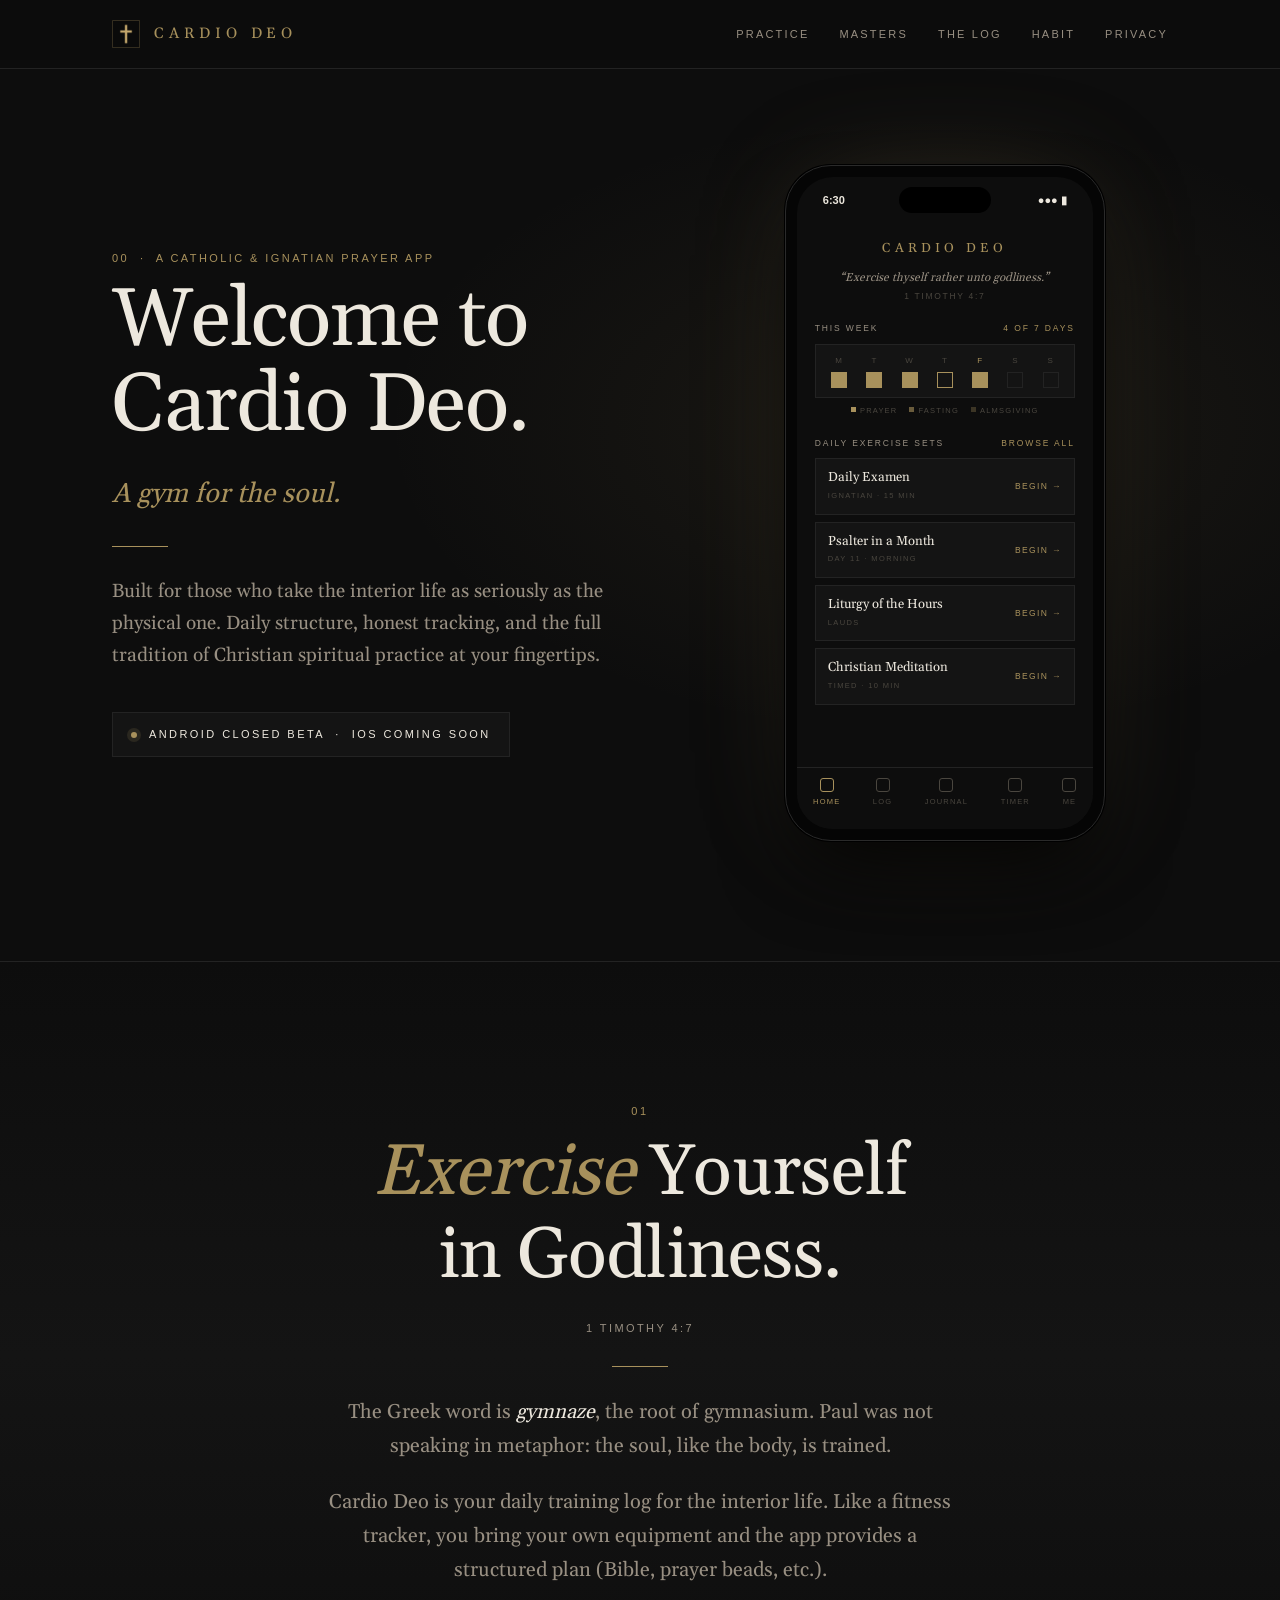
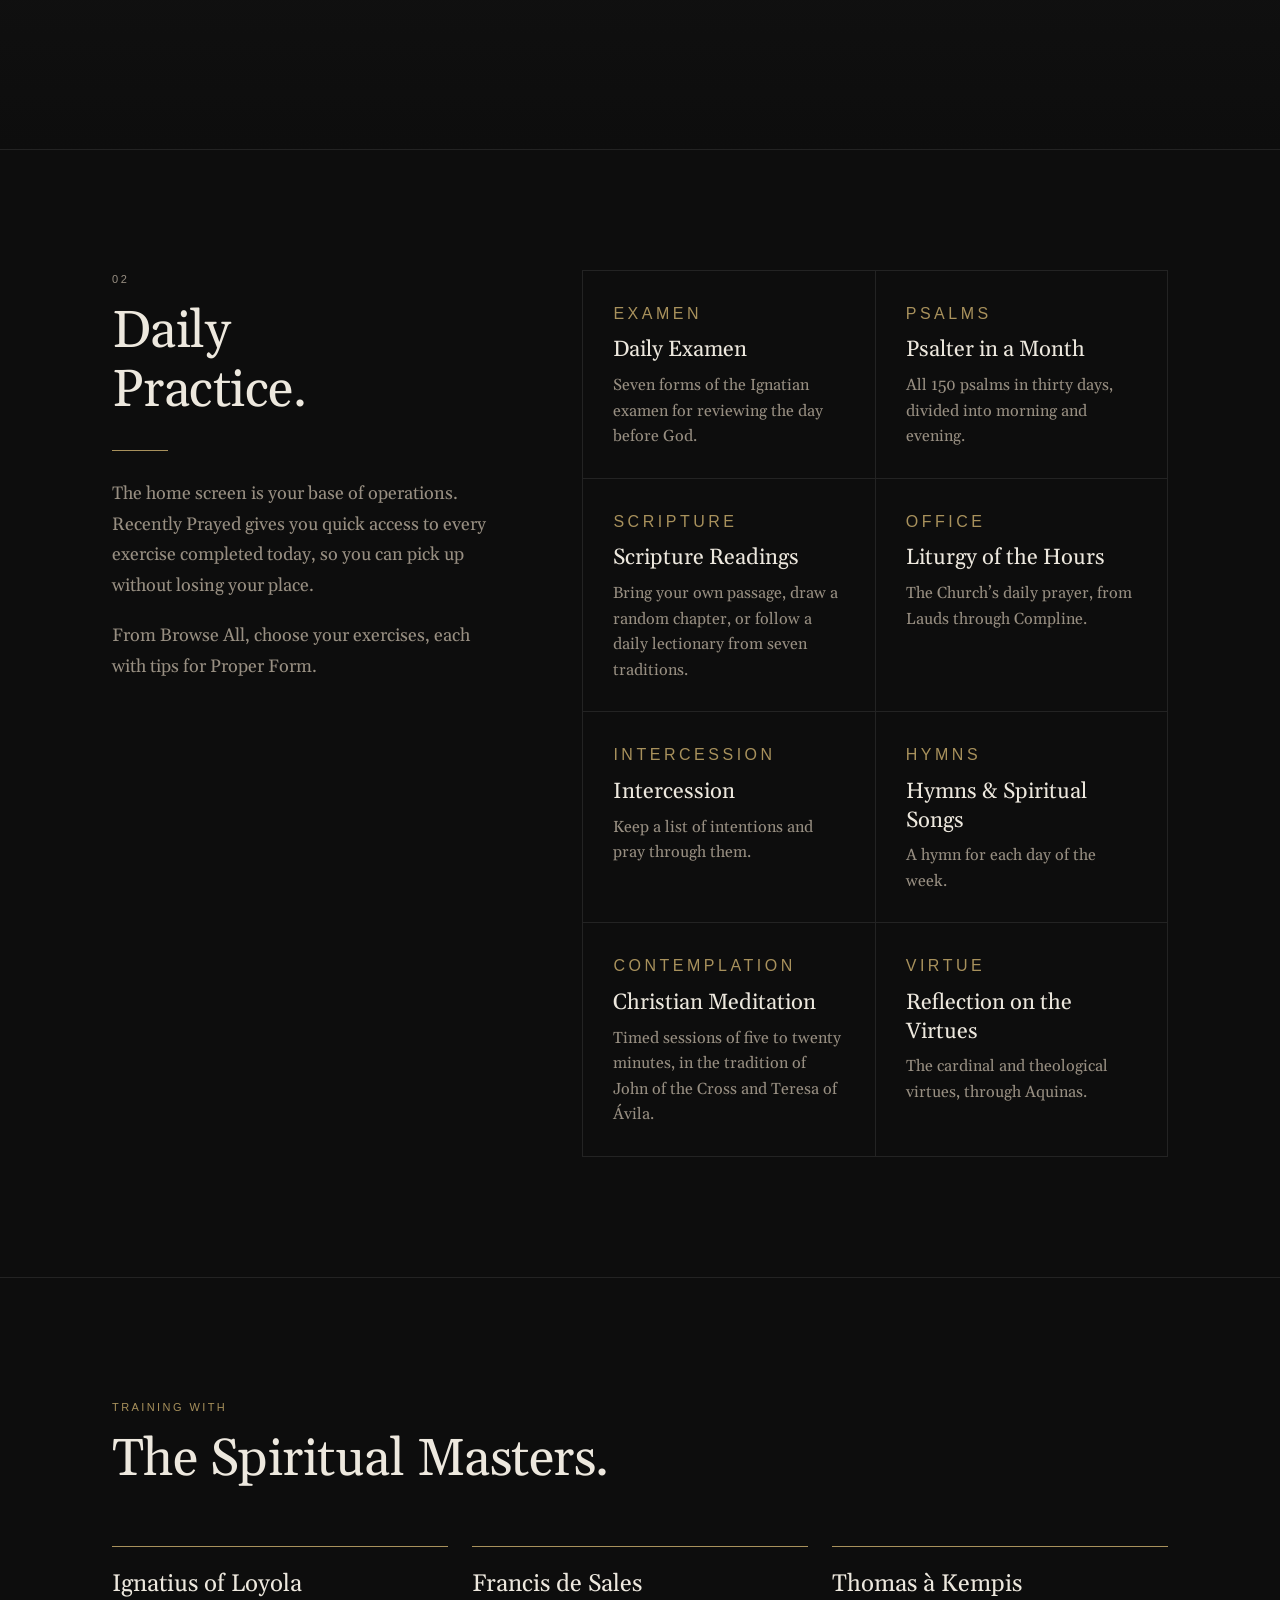
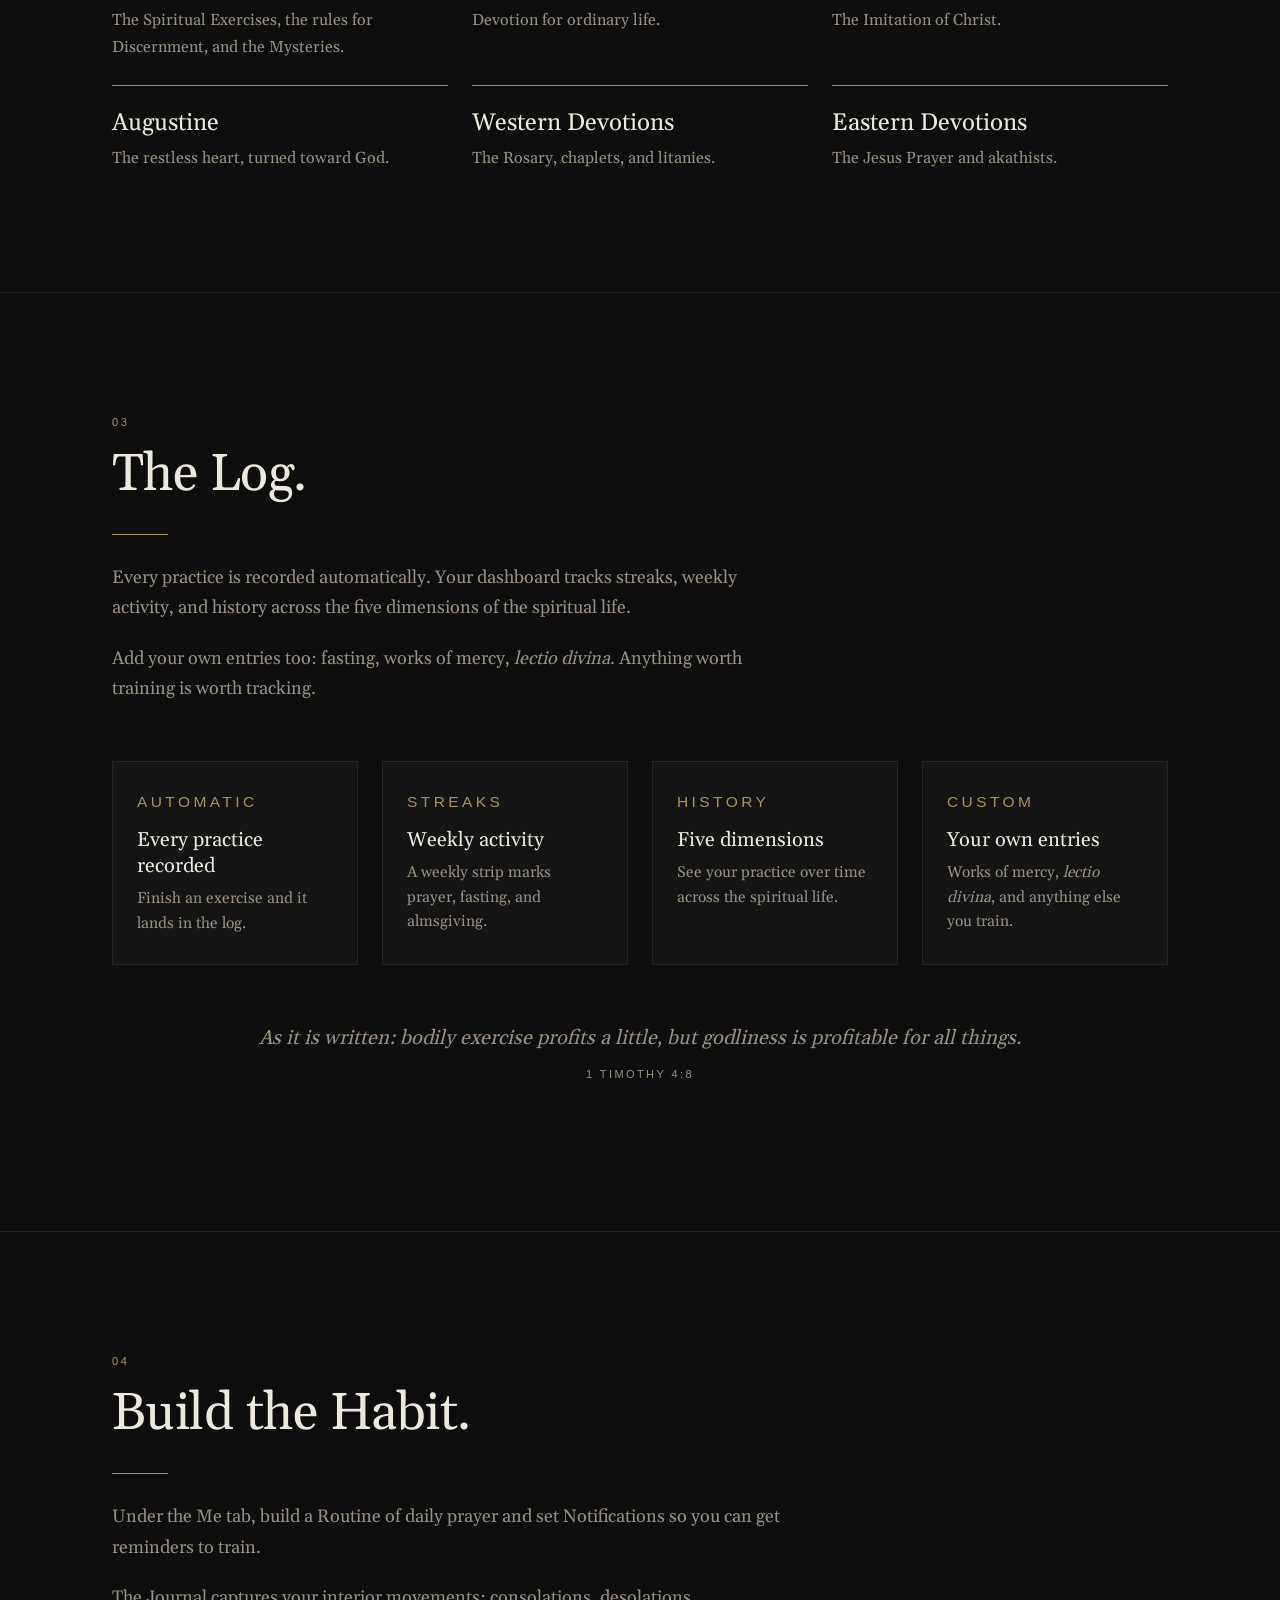
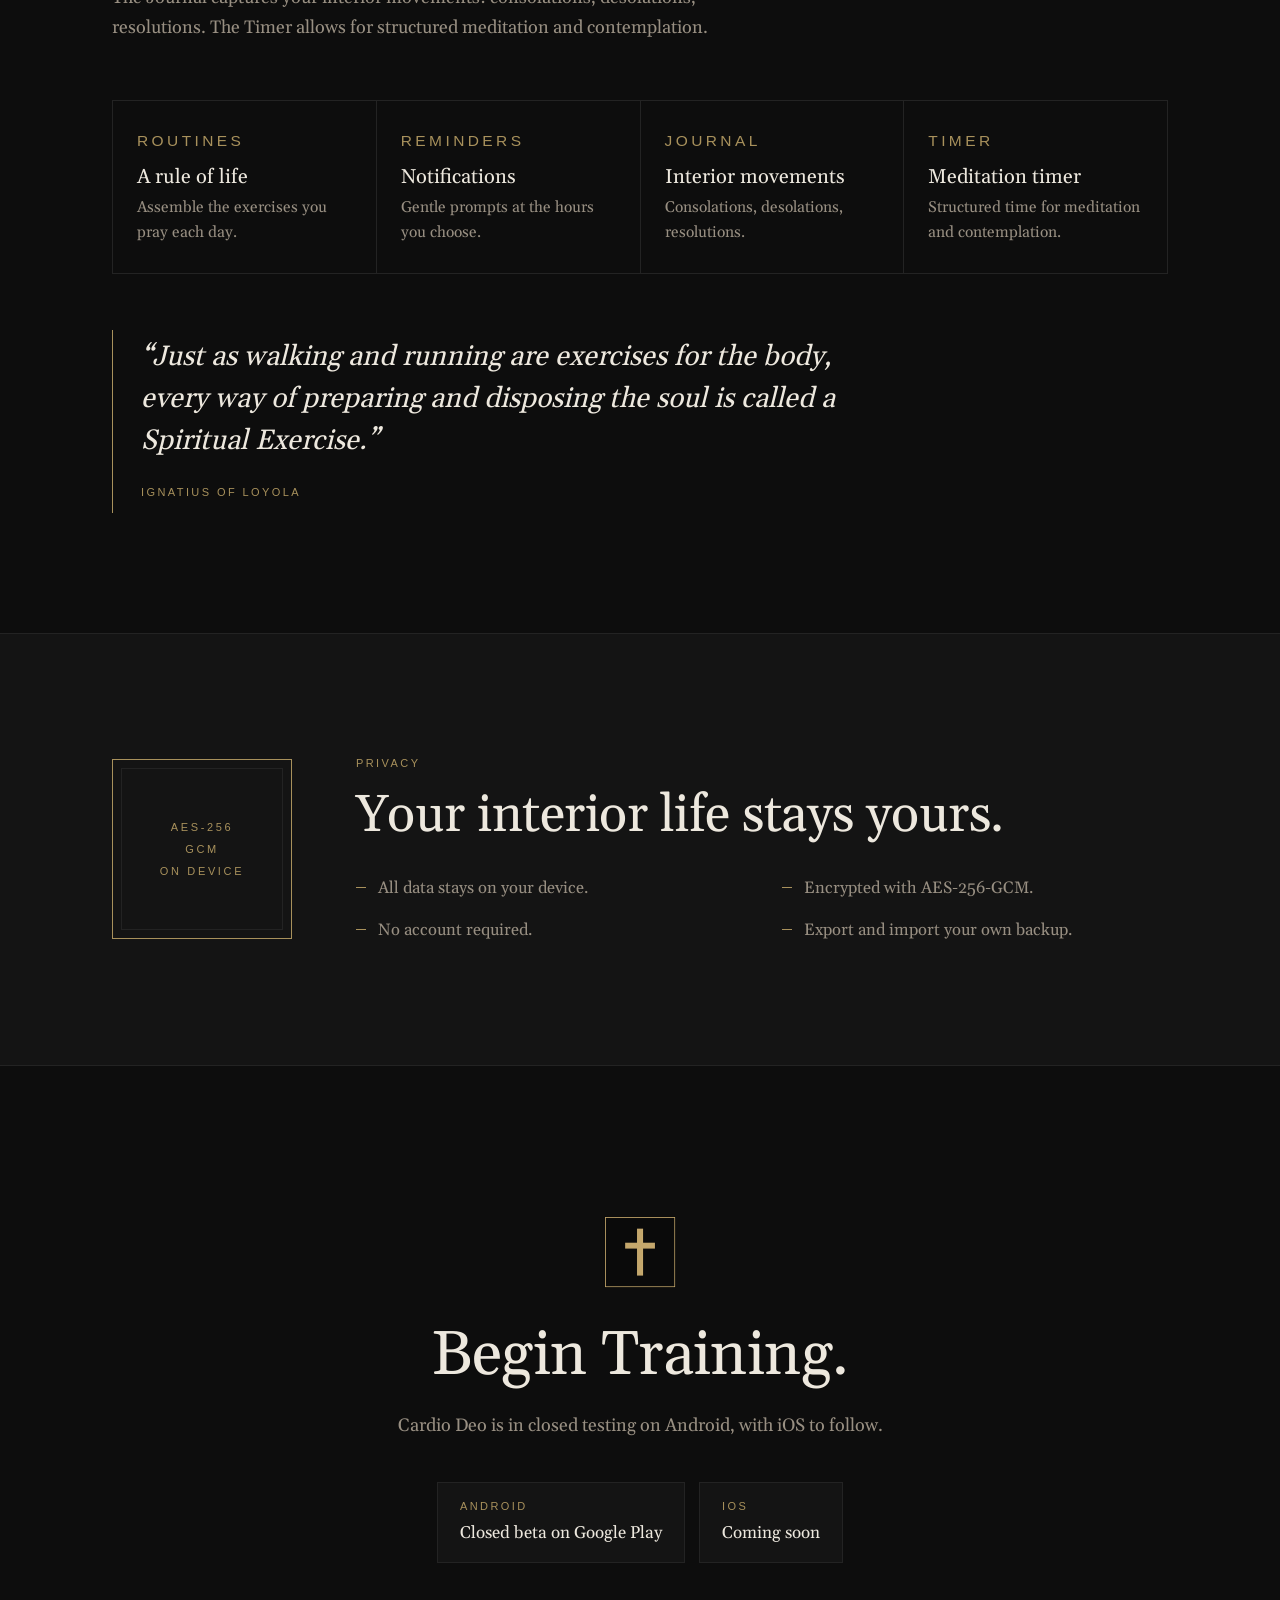
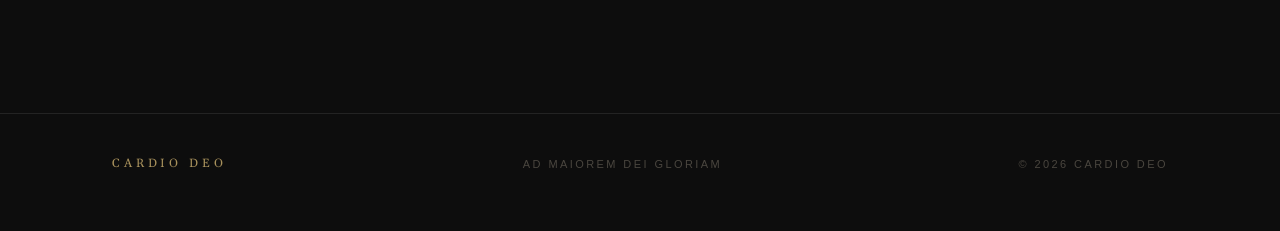
==== index.html @ 014bc305 "Cardio Deo homepage" ====
<!doctype html>
<html lang="en" class="no-js">
<head>
<meta charset="utf-8">
<meta name="viewport" content="width=device-width, initial-scale=1">
<title>Cardio Deo — A gym for the soul</title>
<meta name="description" content="Cardio Deo is a Catholic and Ignatian prayer app: a daily training log for the interior life, with the Examen, the Psalter, the Liturgy of the Hours, the Spiritual Masters, and private on-device tracking.">
<meta name="theme-color" content="#0d0d0d">
<meta name="referrer" content="no-referrer">
<link rel="canonical" href="https://cardiodeo.com/">
<meta property="og:type" content="website">
<meta property="og:site_name" content="Cardio Deo">
<meta property="og:title" content="Cardio Deo — A gym for the soul">
<meta property="og:description" content="Exercise yourself in godliness. A daily training log for the interior life, rooted in the Ignatian tradition.">
<meta property="og:url" content="https://cardiodeo.com/">
<meta property="og:image" content="https://cardiodeo.com/assets/og-image.png">
<meta property="og:image:width" content="1200">
<meta property="og:image:height" content="630">
<meta name="twitter:card" content="summary_large_image">
<link rel="icon" type="image/png" sizes="32x32" href="assets/favicon-32.png">
<link rel="apple-touch-icon" href="assets/apple-touch-icon.png">
<link rel="preload" href="assets/Gelasio-Regular.woff" as="font" type="font/woff" crossorigin>
<link rel="stylesheet" href="style.css">
<script>document.documentElement.classList.remove('no-js')</script>
</head>
<body>
<a class="skip" href="#main">Skip to content</a>
<header class="site-header">
  <div class="wrap">
    <a class="brand" href="#top" aria-label="Cardio Deo home"><img src="assets/icon-256.png" alt="" width="28" height="28"><span class="logotype">Cardio Deo</span></a>
    <nav class="nav" aria-label="Sections">
      <a href="#practice">Practice</a><a href="#masters">Masters</a><a href="#log">The Log</a><a href="#habit">Habit</a><a href="#privacy">Privacy</a>
    </nav>
  </div>
</header>

<main id="main">
<div class="hero" id="top">
  <div class="wrap">
    <div class="reveal">
      <p class="label gold">00 &nbsp;·&nbsp; A Catholic &amp; Ignatian prayer app</p>
      <h1>Welcome to<br>Cardio Deo.</h1>
      <p class="lede">A gym for the soul.</p>
      <hr class="rule">
      <p class="body">Built for those who take the interior life as seriously as the physical one. Daily structure, honest tracking, and the full tradition of Christian spiritual practice at your fingertips.</p>
      <div class="status"><span class="dot" aria-hidden="true"></span><span class="label">Android closed beta &nbsp;·&nbsp; iOS coming soon</span></div>
    </div>

    <div class="reveal" aria-hidden="true">
      <div class="phone">
        <div class="screen">
          <div class="notch"></div>
          <div class="sb"><span>6:30</span><span>●●● ▮</span></div>
          <div class="app">
            <span class="logotype">Cardio Deo</span>
            <p class="verse">“Exercise thyself rather unto godliness.”<span class="ref">1 Timothy 4:7</span></p>
            <div class="sec"><span>This Week</span><span>4 of 7 days</span></div>
            <div class="week">
              <div class="day on">M<b></b></div><div class="day on">T<b></b></div><div class="day on">W<b></b></div><div class="day half">T<b></b></div><div class="day on today">F<b></b></div><div class="day">S<b></b></div><div class="day">S<b></b></div>
            </div>
            <div class="marks"><span><i></i>Prayer</span><span><i style="opacity:.6"></i>Fasting</span><span><i style="opacity:.3"></i>Almsgiving</span></div>
            <div class="sec"><span>Daily Exercise Sets</span><span>Browse All</span></div>
            <div class="card"><div><div class="t">Daily Examen</div><div class="m">Ignatian · 15 min</div></div><span class="go">Begin →</span></div>
            <div class="card"><div><div class="t">Psalter in a Month</div><div class="m">Day 11 · Morning</div></div><span class="go">Begin →</span></div>
            <div class="card"><div><div class="t">Liturgy of the Hours</div><div class="m">Lauds</div></div><span class="go">Begin →</span></div>
            <div class="card"><div><div class="t">Christian Meditation</div><div class="m">Timed · 10 min</div></div><span class="go">Begin →</span></div>
          </div>
          <div class="tabs"><span class="on">Home</span><span>Log</span><span>Journal</span><span>Timer</span><span>Me</span></div>
        </div>
      </div>
    </div>
  </div>
</div>

<section class="verse-band" aria-labelledby="h-exercise">
  <div class="wrap reveal">
    <p class="num">01</p>
    <h2 id="h-exercise"><em>Exercise</em> Yourself<br>in Godliness.</h2>
    <p class="label" style="margin-top:22px">1 Timothy 4:7</p>
    <hr class="rule center">
    <p class="body">The Greek word is <span class="greek">gymnaze</span>, the root of gymnasium. Paul was not speaking in metaphor: the soul, like the body, is trained.</p>
    <p class="body">Cardio Deo is your daily training log for the interior life. Like a fitness tracker, you bring your own equipment and the app provides a structured plan (Bible, prayer beads, etc.).</p>
  </div>
</section>

<section id="practice" aria-labelledby="h-practice">
  <div class="wrap split">
    <div class="intro reveal">
      <p class="num">02</p>
      <h2 id="h-practice" style="margin-top:14px">Daily<br>Practice.</h2>
      <hr class="rule">
      <p>The home screen is your base of operations. Recently Prayed gives you quick access to every exercise completed today, so you can pick up without losing your place.</p>
      <p>From Browse All, choose your exercises, each with tips for Proper Form.</p>
    </div>
    <div class="features reveal">
      <div class="feature"><p class="label gold">Examen</p><h3>Daily Examen</h3><p>Seven forms of the Ignatian examen for reviewing the day before God.</p></div>
      <div class="feature"><p class="label gold">Psalms</p><h3>Psalter in a Month</h3><p>All 150 psalms in thirty days, divided into morning and evening.</p></div>
      <div class="feature"><p class="label gold">Scripture</p><h3>Scripture Readings</h3><p>Bring your own passage, draw a random chapter, or follow a daily lectionary from seven traditions.</p></div>
      <div class="feature"><p class="label gold">Office</p><h3>Liturgy of the Hours</h3><p>The Church’s daily prayer, from Lauds through Compline.</p></div>
      <div class="feature"><p class="label gold">Intercession</p><h3>Intercession</h3><p>Keep a list of intentions and pray through them.</p></div>
      <div class="feature"><p class="label gold">Hymns</p><h3>Hymns &amp; Spiritual Songs</h3><p>A hymn for each day of the week.</p></div>
      <div class="feature"><p class="label gold">Contemplation</p><h3>Christian Meditation</h3><p>Timed sessions of five to twenty minutes, in the tradition of John of the Cross and Teresa of Ávila.</p></div>
      <div class="feature"><p class="label gold">Virtue</p><h3>Reflection on the Virtues</h3><p>The cardinal and theological virtues, through Aquinas.</p></div>
    </div>
  </div>
</section>

<section id="masters" aria-labelledby="h-masters">
  <div class="wrap">
    <div class="reveal">
      <p class="label gold">Training with</p>
      <h2 id="h-masters" style="margin-top:14px">The Spiritual Masters.</h2>
    </div>
    <div class="masters reveal">
      <div class="master"><h3>Ignatius of Loyola</h3><p>The Spiritual Exercises, the rules for Discernment, and the Mysteries.</p></div>
      <div class="master"><h3>Francis de Sales</h3><p>Devotion for ordinary life.</p></div>
      <div class="master"><h3>Thomas à Kempis</h3><p>The Imitation of Christ.</p></div>
      <div class="master"><h3>Augustine</h3><p>The restless heart, turned toward God.</p></div>
      <div class="master"><h3>Western Devotions</h3><p>The Rosary, chaplets, and litanies.</p></div>
      <div class="master"><h3>Eastern Devotions</h3><p>The Jesus Prayer and akathists.</p></div>
    </div>
  </div>
</section>

<section id="log" aria-labelledby="h-log">
  <div class="wrap">
    <div class="reveal" style="max-width:680px">
      <p class="num">03</p>
      <h2 id="h-log" style="margin-top:14px">The Log.</h2>
      <hr class="rule">
      <p class="subtle">Every practice is recorded automatically. Your dashboard tracks streaks, weekly activity, and history across the five dimensions of the spiritual life.</p>
      <p class="subtle">Add your own entries too: fasting, works of mercy, <em>lectio divina</em>. Anything worth training is worth tracking.</p>
    </div>
    <div class="log-grid reveal">
      <div class="stat"><p class="label gold">Automatic</p><h3>Every practice recorded</h3><p>Finish an exercise and it lands in the log.</p></div>
      <div class="stat"><p class="label gold">Streaks</p><h3>Weekly activity</h3><p>A weekly strip marks prayer, fasting, and almsgiving.</p></div>
      <div class="stat"><p class="label gold">History</p><h3>Five dimensions</h3><p>See your practice over time across the spiritual life.</p></div>
      <div class="stat"><p class="label gold">Custom</p><h3>Your own entries</h3><p>Works of mercy, <em>lectio divina</em>, and anything else you train.</p></div>
    </div>
    <p class="aside-verse reveal">As it is written: bodily exercise profits a little, but godliness is profitable for all things.<br><span class="label" style="font-style:normal">1 Timothy 4:8</span></p>
  </div>
</section>

<section id="habit" aria-labelledby="h-habit">
  <div class="wrap">
    <div class="reveal" style="max-width:680px">
      <p class="num">04</p>
      <h2 id="h-habit" style="margin-top:14px">Build the Habit.</h2>
      <hr class="rule">
      <p class="subtle">Under the Me tab, build a Routine of daily prayer and set Notifications so you can get reminders to train.</p>
      <p class="subtle">The Journal captures your interior movements: consolations, desolations, resolutions. The Timer allows for structured meditation and contemplation.</p>
    </div>
    <div class="habit reveal">
      <div><p class="label gold">Routines</p><h3>A rule of life</h3><p>Assemble the exercises you pray each day.</p></div>
      <div><p class="label gold">Reminders</p><h3>Notifications</h3><p>Gentle prompts at the hours you choose.</p></div>
      <div><p class="label gold">Journal</p><h3>Interior movements</h3><p>Consolations, desolations, resolutions.</p></div>
      <div><p class="label gold">Timer</p><h3>Meditation timer</h3><p>Structured time for meditation and contemplation.</p></div>
    </div>
    <blockquote class="reveal">
      <p>“Just as walking and running are exercises for the body, every way of preparing and disposing the soul is called a Spiritual Exercise.”</p>
      <cite class="label gold">Ignatius of Loyola</cite>
    </blockquote>
  </div>
</section>

<section id="privacy" class="privacy" aria-labelledby="h-privacy">
  <div class="wrap">
    <div class="seal reveal" aria-hidden="true"><span>AES-256<br>GCM<br>ON DEVICE</span></div>
    <div class="reveal">
      <p class="label gold">Privacy</p>
      <h2 id="h-privacy" style="margin-top:14px">Your interior life stays yours.</h2>
      <ul>
        <li>All data stays on your device.</li>
        <li>Encrypted with AES-256-GCM.</li>
        <li>No account required.</li>
        <li>Export and import your own backup.</li>
      </ul>
    </div>
  </div>
</section>

<section class="cta" aria-labelledby="h-cta">
  <div class="wrap reveal">
    <img src="assets/icon-256.png" alt="Cardio Deo icon: a gold cross in a thin gold frame" width="72" height="72">
    <h2 id="h-cta">Begin Training.</h2>
    <p>Cardio Deo is in closed testing on Android, with iOS to follow.</p>
    <div class="pills">
      <div class="pill"><span class="label gold">Android</span><strong>Closed beta on Google Play</strong></div>
      <div class="pill"><span class="label gold">iOS</span><strong>Coming soon</strong></div>
    </div>
  </div>
</section>
</main>

<footer>
  <div class="wrap">
    <span class="logotype">Cardio Deo</span>
    <span class="label">Ad maiorem Dei gloriam</span>
    <span class="label">© 2026 Cardio Deo</span>
  </div>
</footer>

<script>
(function(){var els=document.querySelectorAll('.reveal');
if(!('IntersectionObserver' in window)){els.forEach(function(e){e.classList.add('in')});return}
var io=new IntersectionObserver(function(es){es.forEach(function(e){if(e.isIntersecting){e.target.classList.add('in');io.unobserve(e.target)}})},{rootMargin:'0px 0px -8% 0px',threshold:.08});
els.forEach(function(e){io.observe(e)})})();
</script>
</body>
</html>
---- style.css ----
@font-face{font-family:"Gelasio";src:url("assets/Gelasio-Regular.woff") format("woff");font-weight:400;font-style:normal;font-display:swap}
:root{--bg:#0d0d0d;--surface:#141414;--surface-hi:#1c1c1c;--border:#232323;--text:#ede8de;--subtle:#988f82;--faint:#4a463f;--gold:#a8915c;--serif:"Gelasio",Georgia,"Times New Roman",serif;--sans:-apple-system,BlinkMacSystemFont,"Segoe UI",Roboto,"Helvetica Neue",Arial,sans-serif;--max:1120px}
*,*::before,*::after{box-sizing:border-box}
html{scroll-behavior:smooth}
body{margin:0;background:var(--bg);color:var(--text);font-family:var(--serif);font-size:18px;line-height:1.7;-webkit-font-smoothing:antialiased;text-rendering:optimizeLegibility}
a{color:var(--gold);text-decoration:none}
a:hover,a:focus-visible{text-decoration:underline;text-underline-offset:3px}
:focus-visible{outline:1px solid var(--gold);outline-offset:4px}
em{font-style:italic}
.skip{position:absolute;left:-9999px;top:0;background:var(--gold);color:var(--bg);padding:8px 14px;font-family:var(--sans);font-size:12px;z-index:100}
.skip:focus{left:12px;top:12px}
.wrap{max-width:var(--max);margin:0 auto;padding:0 32px}
.label{font-family:var(--sans);font-size:11px;letter-spacing:.22em;text-transform:uppercase;color:var(--subtle);font-weight:500}
.label.gold{color:var(--gold)}
.logotype{font-family:var(--serif);letter-spacing:.32em;text-transform:uppercase;color:var(--gold)}
.rule{width:56px;height:1px;background:var(--gold);border:0;margin:28px 0}
.rule.center{margin-left:auto;margin-right:auto}
h1,h2,h3{font-family:var(--serif);font-weight:400;line-height:1.15;margin:0;color:var(--text)}
h2{font-size:clamp(34px,4.4vw,52px);letter-spacing:-.01em}
h3{font-size:22px;line-height:1.3}
p{margin:0 0 1.1em}
.subtle{color:var(--subtle)}

/* Header */
.site-header{position:sticky;top:0;z-index:50;background:rgba(13,13,13,.86);backdrop-filter:blur(10px);-webkit-backdrop-filter:blur(10px);border-bottom:1px solid var(--border)}
.site-header .wrap{display:flex;align-items:center;justify-content:space-between;height:68px}
.brand{display:flex;align-items:center;gap:14px;color:var(--gold)}
.brand:hover{text-decoration:none}
.brand img{width:28px;height:28px;display:block}
.brand .logotype{font-size:15px}
.nav{display:flex;gap:30px}
.nav a{font-family:var(--sans);font-size:11px;letter-spacing:.2em;text-transform:uppercase;color:var(--subtle)}
.nav a:hover{color:var(--text);text-decoration:none}

/* Hero */
.hero{padding:96px 0 120px;position:relative;overflow:hidden}
.hero::before{content:"";position:absolute;inset:0;background:radial-gradient(ellipse 60% 50% at 72% 40%,rgba(168,145,92,.09),transparent 70%);pointer-events:none}
.hero .wrap{display:grid;grid-template-columns:1.1fr .9fr;gap:64px;align-items:center;position:relative}
.hero h1{font-size:clamp(46px,6.4vw,84px);letter-spacing:-.015em;line-height:1.04}
.hero .lede{font-size:clamp(22px,2.2vw,27px);color:var(--gold);font-style:italic;margin:22px 0 0}
.hero .body{max-width:520px;color:var(--subtle);font-size:19px;margin-top:8px}
.status{display:inline-flex;align-items:center;gap:12px;margin-top:20px;padding:12px 18px;border:1px solid var(--border);background:var(--surface)}
.status .dot{width:6px;height:6px;border-radius:50%;background:var(--gold);box-shadow:0 0 0 4px rgba(168,145,92,.15)}
.status .label{color:var(--text)}

/* Phone */
.phone{width:320px;max-width:100%;margin:0 auto;aspect-ratio:9/19;border-radius:46px;background:#050505;padding:11px;border:1px solid #2a2a2a;box-shadow:0 0 0 1px #000,0 40px 80px -20px rgba(0,0,0,.9),0 0 120px -30px rgba(168,145,92,.25);position:relative}
.screen{height:100%;border-radius:36px;background:var(--bg);overflow:hidden;display:flex;flex-direction:column;position:relative}
.notch{position:absolute;top:10px;left:50%;transform:translateX(-50%);width:92px;height:26px;border-radius:14px;background:#000;z-index:2}
.sb{display:flex;justify-content:space-between;padding:14px 26px 0;font-family:var(--sans);font-size:11px;color:var(--text);font-weight:600;height:40px}
.app{flex:1;padding:14px 18px 0;overflow:hidden}
.app .logotype{font-size:13px;text-align:center;display:block;margin-top:6px}
.app .verse{font-style:italic;color:var(--subtle);font-size:11.5px;text-align:center;line-height:1.5;margin:10px 6px 0}
.app .ref{display:block;font-family:var(--sans);font-style:normal;font-size:8.5px;letter-spacing:.2em;text-transform:uppercase;color:var(--faint);margin-top:4px}
.app .sec{font-family:var(--sans);font-size:8.5px;letter-spacing:.22em;text-transform:uppercase;color:var(--subtle);margin:18px 0 8px;display:flex;justify-content:space-between}
.app .sec span:last-child{color:var(--gold)}
.week{display:grid;grid-template-columns:repeat(7,1fr);gap:5px;background:var(--surface);border:1px solid var(--border);padding:9px 8px}
.day{text-align:center;font-family:var(--sans);font-size:8px;color:var(--faint);letter-spacing:.1em}
.day b{display:block;margin:5px auto 0;width:16px;height:16px;border:1px solid var(--border);font-weight:400}
.day.on b{background:var(--gold);border-color:var(--gold)}
.day.half b{border-color:var(--gold)}
.day.today{color:var(--gold)}
.marks{display:flex;justify-content:center;gap:12px;margin-top:7px;font-family:var(--sans);font-size:7.5px;letter-spacing:.16em;text-transform:uppercase;color:var(--faint)}
.marks i{display:inline-block;width:5px;height:5px;background:var(--gold);margin-right:4px;vertical-align:1px}
.card{background:var(--surface);border:1px solid var(--border);padding:11px 12px;margin-bottom:7px;display:flex;justify-content:space-between;align-items:center}
.card .t{font-size:13px;color:var(--text);line-height:1.2}
.card .m{font-family:var(--sans);font-size:7.5px;letter-spacing:.18em;text-transform:uppercase;color:var(--faint);margin-top:4px}
.card .go{font-family:var(--sans);font-size:8.5px;letter-spacing:.16em;text-transform:uppercase;color:var(--gold);white-space:nowrap}
.tabs{display:flex;justify-content:space-around;border-top:1px solid var(--border);padding:10px 0 20px;background:var(--bg)}
.tabs span{font-family:var(--sans);font-size:7.5px;letter-spacing:.16em;text-transform:uppercase;color:var(--faint);text-align:center}
.tabs span::before{content:"";display:block;width:14px;height:14px;margin:0 auto 4px;border:1px solid currentColor;border-radius:3px}
.tabs span.on{color:var(--gold)}

/* Sections */
section{padding:120px 0;border-top:1px solid var(--border)}
.num{font-family:var(--sans);font-size:11px;letter-spacing:.24em;color:var(--gold)}
.verse-band{text-align:center;padding:140px 0;background:linear-gradient(180deg,var(--bg),var(--surface) 50%,var(--bg))}
.verse-band h2{font-size:clamp(40px,5.6vw,72px)}
.verse-band h2 em{color:var(--gold)}
.verse-band .body{max-width:640px;margin:0 auto 1.1em;color:var(--subtle);font-size:20px}
.verse-band .greek{font-style:italic;color:var(--text)}
.split{display:grid;grid-template-columns:.8fr 1.2fr;gap:80px;align-items:start}
.split .intro p{color:var(--subtle)}
.features{display:grid;grid-template-columns:repeat(2,1fr);gap:1px;background:var(--border);border:1px solid var(--border)}
.feature{background:var(--bg);padding:30px 30px 28px;transition:background .3s}
.feature:hover{background:var(--surface)}
.feature h3{margin:10px 0 8px}
.feature p{color:var(--subtle);font-size:16px;margin:0;line-height:1.6}
.masters{display:grid;grid-template-columns:repeat(3,1fr);gap:24px;margin-top:56px}
.master{border-top:1px solid var(--gold);padding-top:22px}
.master h3{font-size:24px;margin-bottom:6px}
.master p{color:var(--subtle);font-size:16px;margin:0}
.log-grid{display:grid;grid-template-columns:repeat(4,1fr);gap:24px;margin-top:56px}
.stat{background:var(--surface);border:1px solid var(--border);padding:28px 24px}
.stat h3{font-size:20px;margin:12px 0 8px}
.stat p{color:var(--subtle);font-size:15.5px;margin:0;line-height:1.6}
.aside-verse{margin-top:56px;font-style:italic;color:var(--subtle);font-size:20px;text-align:center}
blockquote{margin:56px 0 0;padding:6px 0 6px 28px;border-left:1px solid var(--gold);max-width:760px}
blockquote p{font-style:italic;font-size:clamp(22px,2.4vw,28px);line-height:1.5;color:var(--text);margin:0 0 14px}
blockquote cite{font-style:normal}
.habit{display:grid;grid-template-columns:repeat(4,1fr);gap:1px;background:var(--border);border:1px solid var(--border);margin-top:56px}
.habit div{background:var(--bg);padding:28px 24px}
.habit h3{font-size:20px;margin:10px 0 6px}
.habit p{color:var(--subtle);font-size:15.5px;margin:0;line-height:1.6}
.privacy{background:var(--surface)}
.privacy .wrap{display:grid;grid-template-columns:auto 1fr;gap:64px;align-items:center}
.seal{width:180px;height:180px;border:1px solid var(--gold);display:grid;place-items:center;position:relative}
.seal::after{content:"";position:absolute;inset:8px;border:1px solid var(--border)}
.seal span{font-family:var(--sans);font-size:11px;letter-spacing:.24em;color:var(--gold);text-align:center;line-height:2}
.privacy ul{list-style:none;padding:0;margin:28px 0 0;display:grid;grid-template-columns:repeat(2,1fr);gap:14px 40px}
.privacy li{color:var(--subtle);font-size:16.5px;padding-left:22px;position:relative}
.privacy li::before{content:"";position:absolute;left:0;top:.75em;width:10px;height:1px;background:var(--gold)}
.cta{text-align:center;padding:150px 0}
.cta img{width:72px;height:72px;margin:0 auto 32px;display:block}
.cta h2{font-size:clamp(38px,5vw,62px)}
.cta p{color:var(--subtle);max-width:560px;margin:20px auto 0}
.pills{display:flex;gap:14px;justify-content:center;flex-wrap:wrap;margin-top:40px}
.pill{border:1px solid var(--border);padding:14px 22px;background:var(--surface);text-align:left}
.pill .label{display:block}
.pill strong{display:block;font-weight:400;font-size:17px;margin-top:4px}
footer{border-top:1px solid var(--border);padding:40px 0 56px}
footer .wrap{display:flex;justify-content:space-between;align-items:center;gap:20px;flex-wrap:wrap}
footer .logotype{font-size:12px}
footer .label{color:var(--faint)}

/* Reveal */
.reveal{opacity:0;transform:translateY(18px);transition:opacity .9s ease,transform .9s ease}
.reveal.in{opacity:1;transform:none}
.no-js .reveal{opacity:1;transform:none}
@media (prefers-reduced-motion:reduce){html{scroll-behavior:auto}.reveal{opacity:1;transform:none;transition:none}}

/* Responsive */
@media (max-width:980px){
 .hero .wrap,.split{grid-template-columns:1fr;gap:56px}
 .log-grid,.habit{grid-template-columns:repeat(2,1fr)}
 .masters{grid-template-columns:repeat(2,1fr)}
 .nav{display:none}
}
@media (max-width:640px){
 body{font-size:17px}
 .wrap{padding:0 22px}
 .hero{padding:64px 0 88px}
 section{padding:88px 0}
 .verse-band,.cta{padding:100px 0}
 .features,.masters,.log-grid,.habit,.privacy ul{grid-template-columns:1fr}
 .privacy .wrap{grid-template-columns:1fr;gap:40px}
 .seal{width:140px;height:140px}
 .status{padding:12px 14px}
 .status .label{letter-spacing:.14em;font-size:10px}
 .brand .logotype{font-size:13px}
 footer .wrap{flex-direction:column;align-items:flex-start}
}
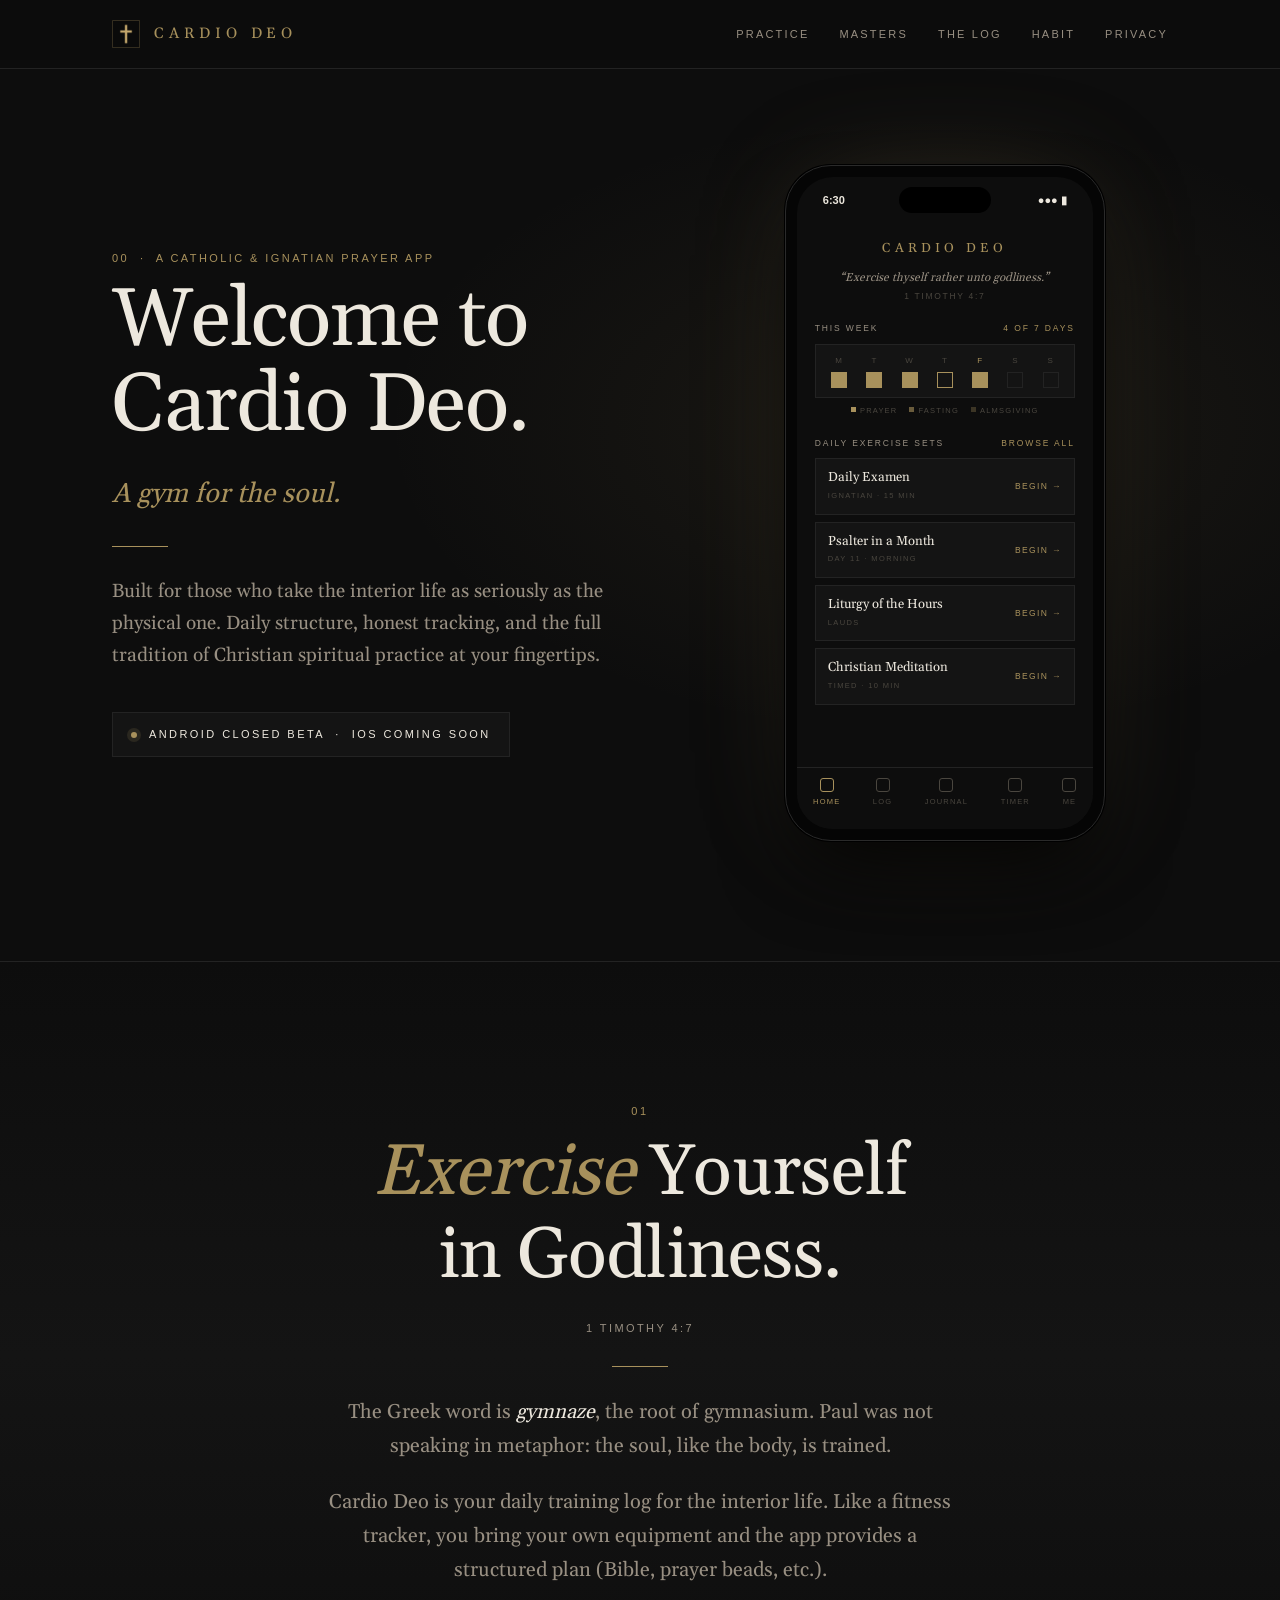
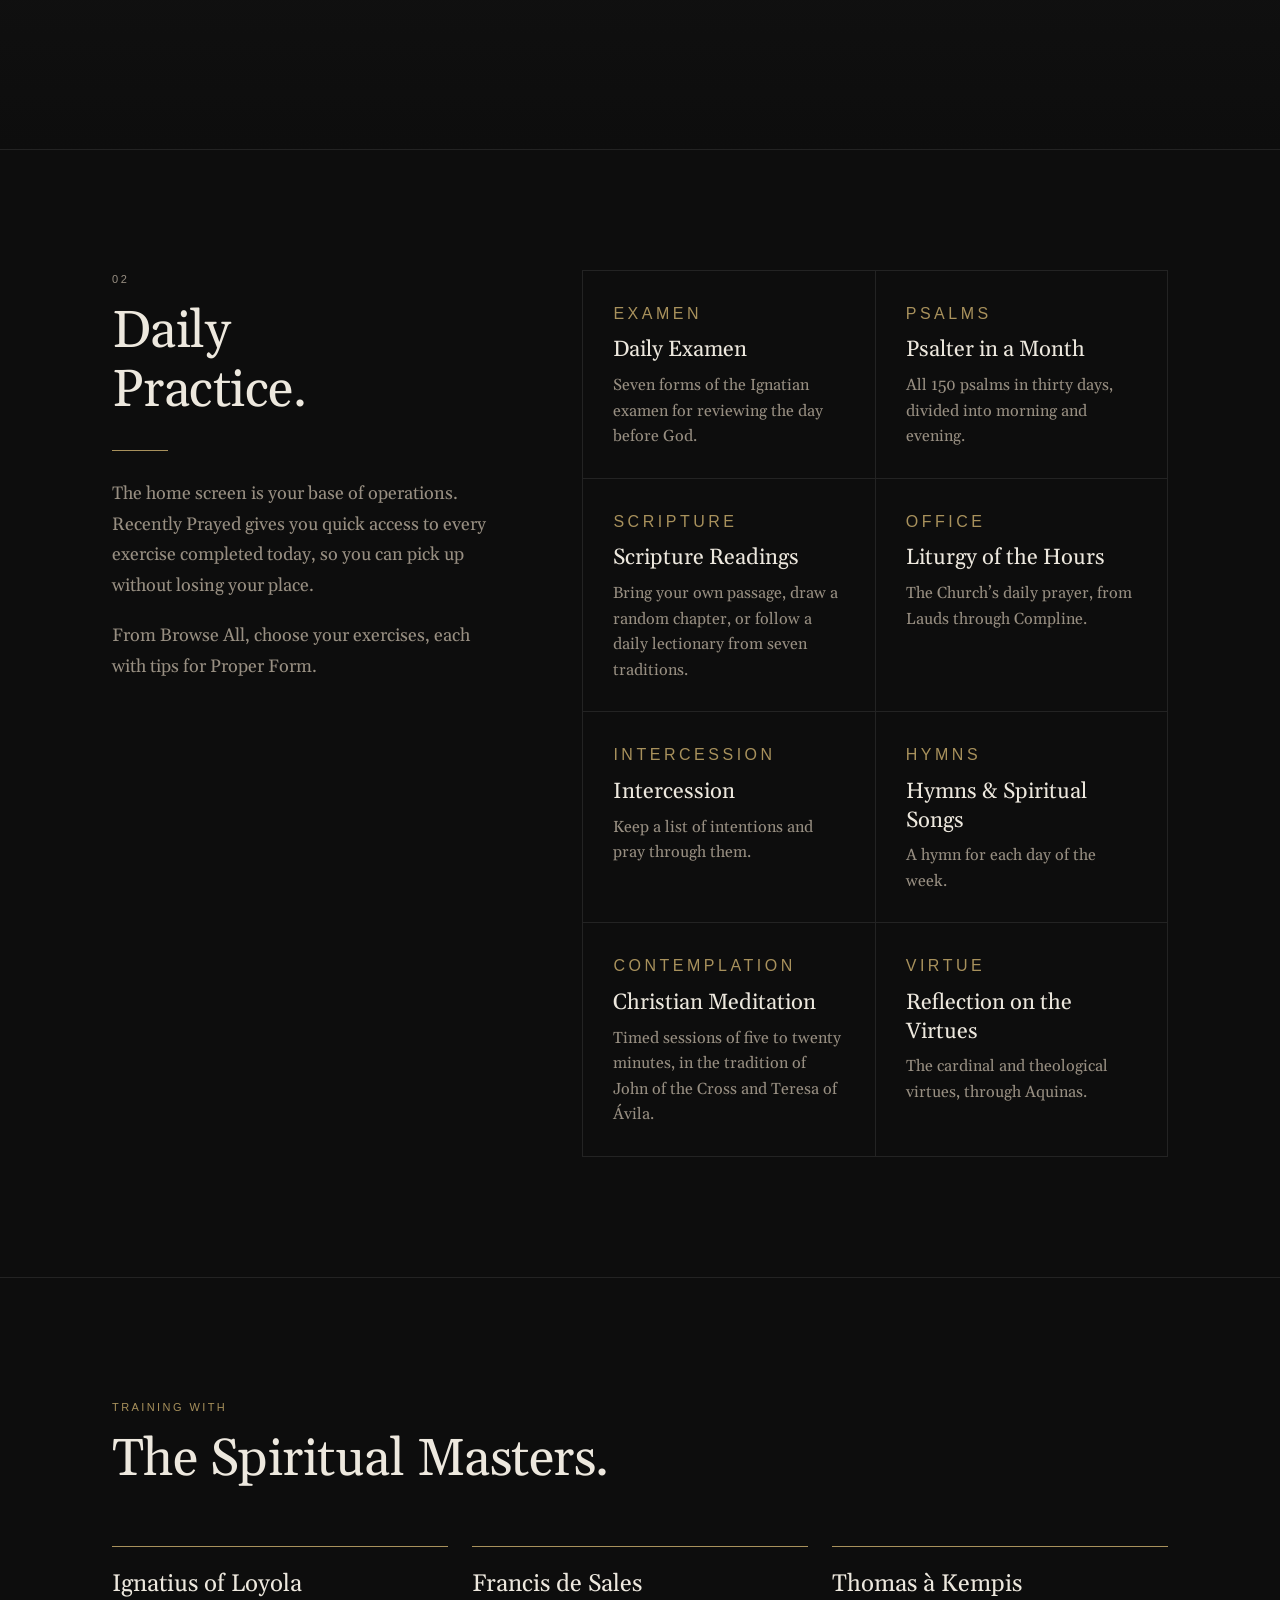
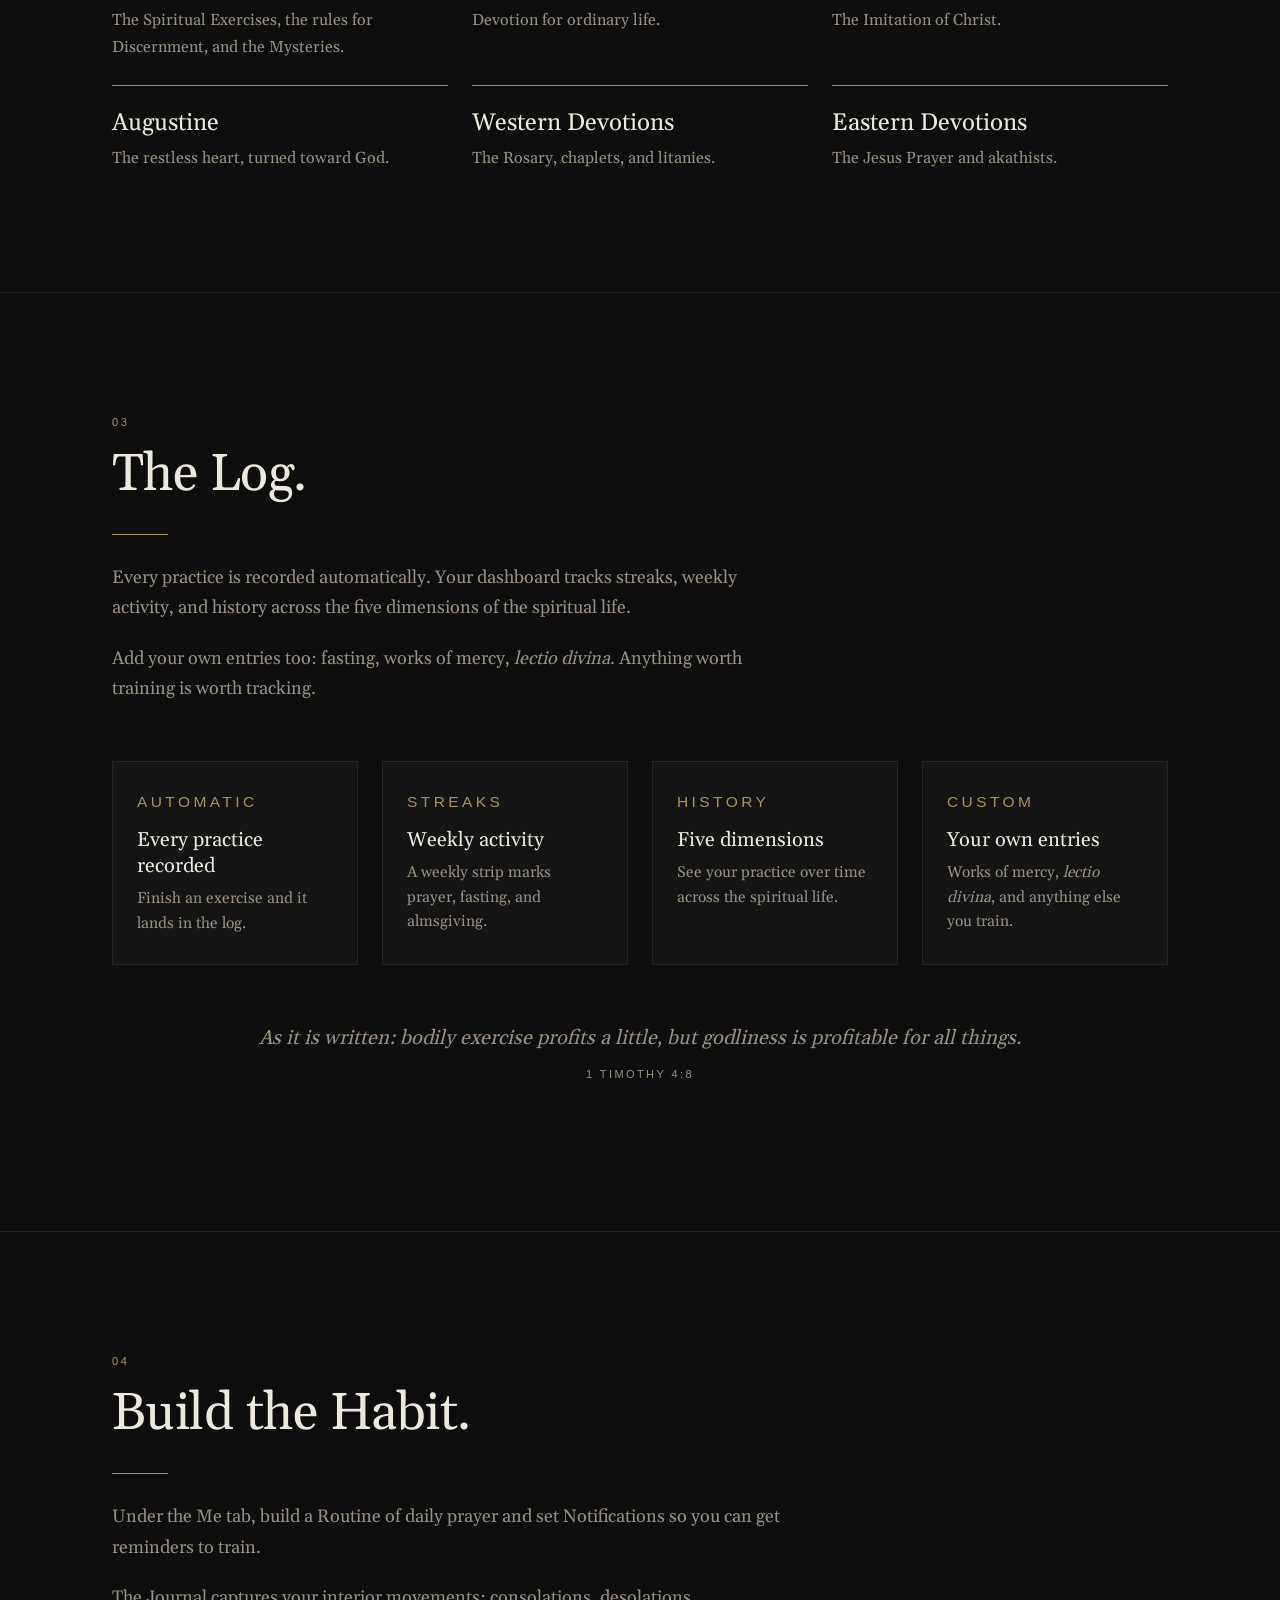
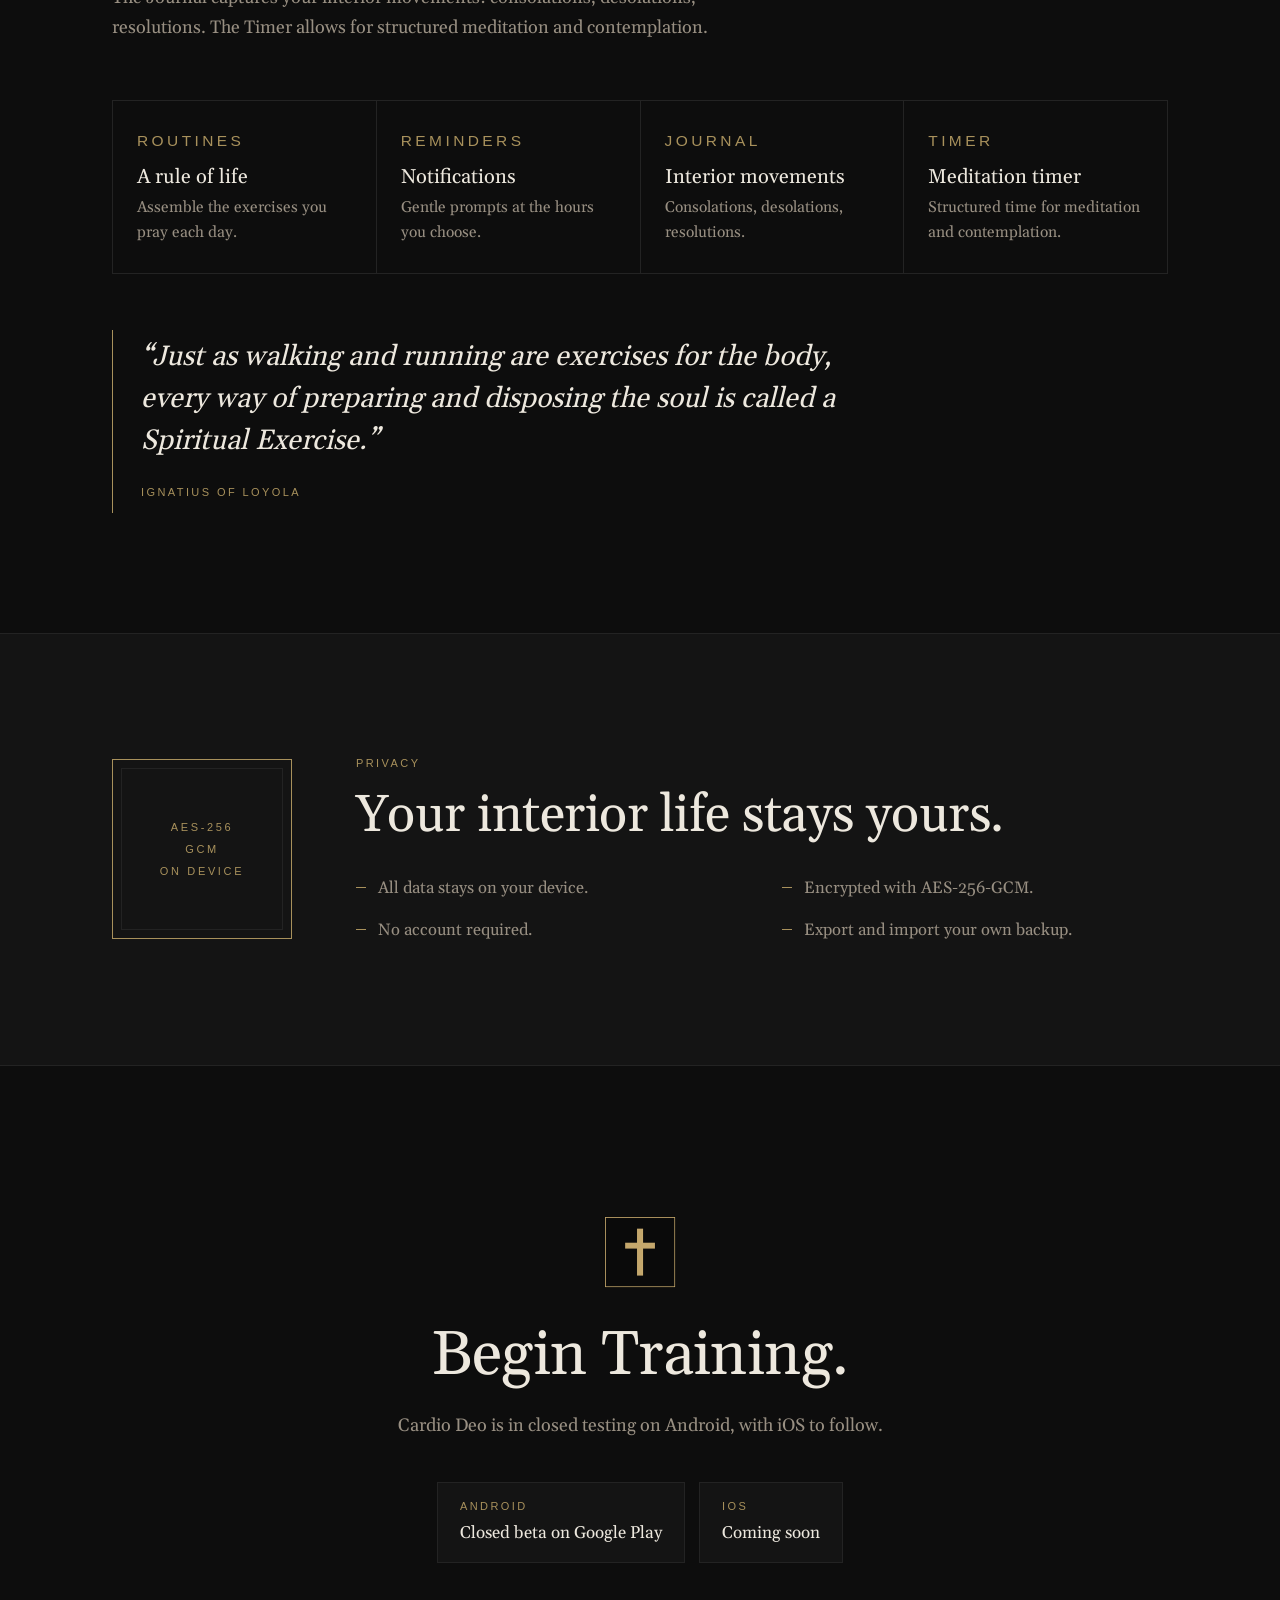
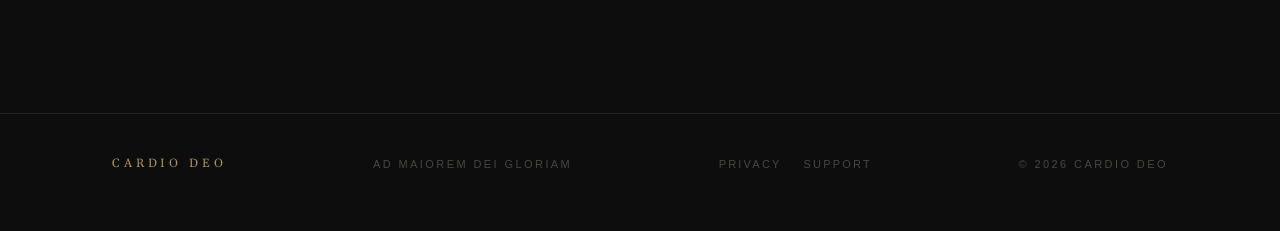
==== commit b4962d58: "Add privacy policy and support pages Store-required /privacy and /support pages, styled like the hom" ====
--- a/index.html
+++ b/index.html
@@ -196,6 +196,10 @@
   <div class="wrap">
     <span class="logotype">Cardio Deo</span>
     <span class="label">Ad maiorem Dei gloriam</span>
+    <nav class="footer-nav" aria-label="Legal">
+      <a href="/privacy/">Privacy</a>
+      <a href="/support/">Support</a>
+    </nav>
     <span class="label">© 2026 Cardio Deo</span>
   </div>
 </footer>
--- a/style.css
+++ b/style.css
@@ -150,3 +150,27 @@
  .brand .logotype{font-size:13px}
  footer .wrap{flex-direction:column;align-items:flex-start}
 }
+
+/* Inner pages */
+.doc{padding:96px 0 140px}
+.doc .wrap{max-width:760px}
+.doc header.lead{margin-bottom:48px}
+.doc h1{font-size:clamp(40px,5vw,62px);letter-spacing:-.015em;line-height:1.08}
+.doc .lede{font-size:21px;color:var(--gold);font-style:italic;margin:18px 0 0}
+.doc h2{font-size:clamp(26px,3vw,32px);margin:56px 0 16px}
+.doc h3{font-size:22px;margin:32px 0 10px}
+.doc p,.doc li{color:var(--subtle);font-size:18px}
+.doc ul{margin:0 0 1.1em;padding:0;list-style:none}
+.doc li{padding-left:22px;position:relative;margin:0 0 .55em}
+.doc li::before{content:"";position:absolute;left:0;top:.85em;width:10px;height:1px;background:var(--gold)}
+.doc a{color:var(--gold)}
+.faq{margin-top:8px}
+.faq h3{font-size:22px;margin:36px 0 10px}
+.contact-block{margin-top:12px;padding:28px 28px 22px;background:var(--surface);border:1px solid var(--border)}
+.contact-block p{margin:0 0 .4em}
+.contact-block p:last-child{margin:0}
+
+/* Footer legal links */
+.footer-nav{display:flex;gap:22px}
+.footer-nav a{font-family:var(--sans);font-size:11px;letter-spacing:.2em;text-transform:uppercase;color:var(--faint)}
+.footer-nav a:hover{color:var(--text);text-decoration:none}
